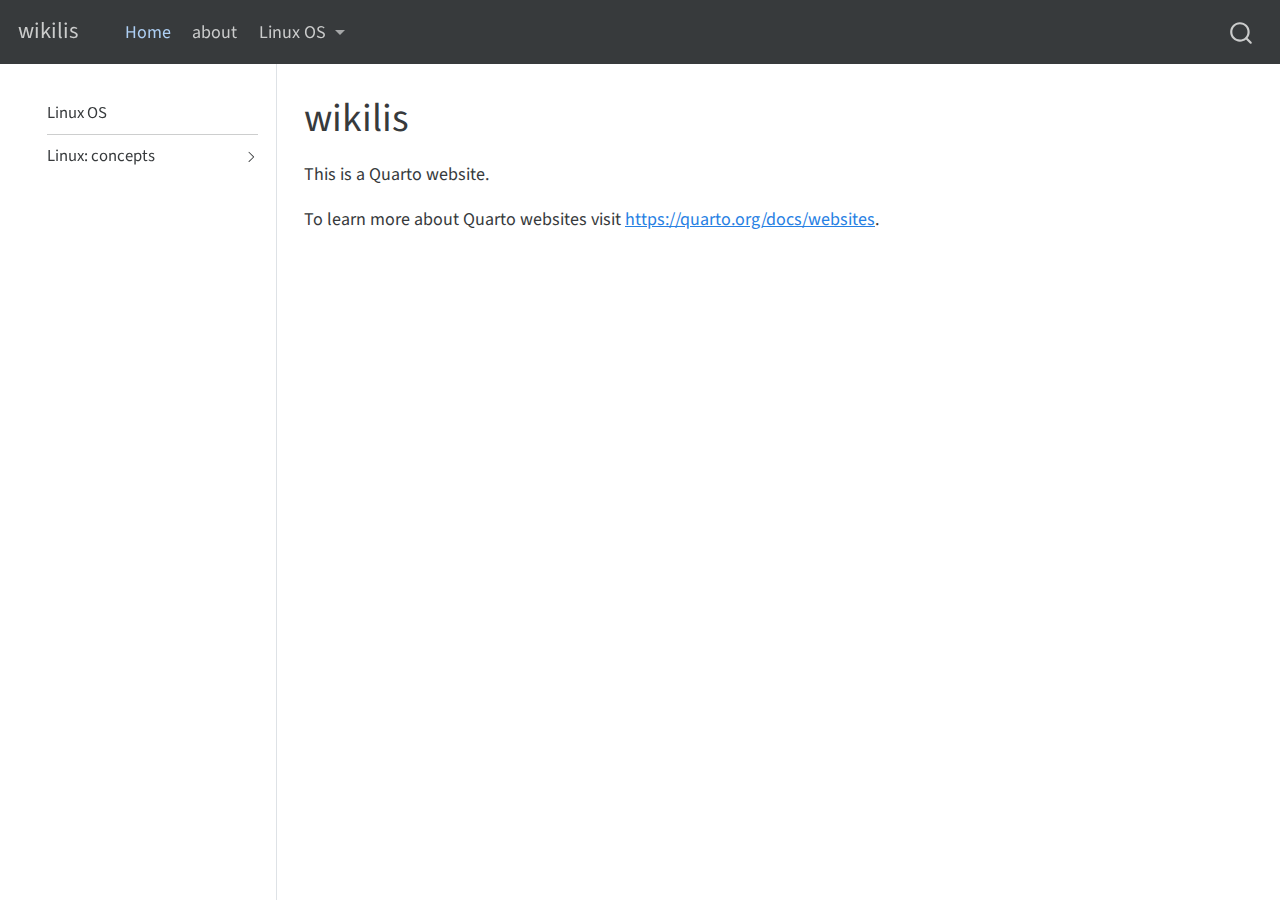
==== index.html @ a7d45234 "Built site for gh-pages" ====
<!DOCTYPE html>
<html xmlns="http://www.w3.org/1999/xhtml" lang="en" xml:lang="en"><head>

<meta charset="utf-8">
<meta name="generator" content="quarto-1.3.56">

<meta name="viewport" content="width=device-width, initial-scale=1.0, user-scalable=yes">


<title>wikilis</title>
<style>
code{white-space: pre-wrap;}
span.smallcaps{font-variant: small-caps;}
div.columns{display: flex; gap: min(4vw, 1.5em);}
div.column{flex: auto; overflow-x: auto;}
div.hanging-indent{margin-left: 1.5em; text-indent: -1.5em;}
ul.task-list{list-style: none;}
ul.task-list li input[type="checkbox"] {
  width: 0.8em;
  margin: 0 0.8em 0.2em -1.6em;
  vertical-align: middle;
}
</style>


<script src="site_libs/quarto-nav/quarto-nav.js"></script>
<script src="site_libs/quarto-nav/headroom.min.js"></script>
<script src="site_libs/clipboard/clipboard.min.js"></script>
<script src="site_libs/quarto-search/autocomplete.umd.js"></script>
<script src="site_libs/quarto-search/fuse.min.js"></script>
<script src="site_libs/quarto-search/quarto-search.js"></script>
<meta name="quarto:offset" content="./">
<script src="site_libs/quarto-html/quarto.js"></script>
<script src="site_libs/quarto-html/popper.min.js"></script>
<script src="site_libs/quarto-html/tippy.umd.min.js"></script>
<script src="site_libs/quarto-html/anchor.min.js"></script>
<link href="site_libs/quarto-html/tippy.css" rel="stylesheet">
<link href="site_libs/quarto-html/quarto-syntax-highlighting.css" rel="stylesheet" id="quarto-text-highlighting-styles">
<script src="site_libs/bootstrap/bootstrap.min.js"></script>
<link href="site_libs/bootstrap/bootstrap-icons.css" rel="stylesheet">
<link href="site_libs/bootstrap/bootstrap.min.css" rel="stylesheet" id="quarto-bootstrap" data-mode="light">
<script id="quarto-search-options" type="application/json">{
  "location": "navbar",
  "copy-button": false,
  "collapse-after": 3,
  "panel-placement": "end",
  "type": "overlay",
  "limit": 20,
  "language": {
    "search-no-results-text": "No results",
    "search-matching-documents-text": "matching documents",
    "search-copy-link-title": "Copy link to search",
    "search-hide-matches-text": "Hide additional matches",
    "search-more-match-text": "more match in this document",
    "search-more-matches-text": "more matches in this document",
    "search-clear-button-title": "Clear",
    "search-detached-cancel-button-title": "Cancel",
    "search-submit-button-title": "Submit"
  }
}</script>


<link rel="stylesheet" href="styles.css">
</head>

<body class="nav-sidebar floating nav-fixed">

<div id="quarto-search-results"></div>
  <header id="quarto-header" class="headroom fixed-top">
    <nav class="navbar navbar-expand-lg navbar-dark ">
      <div class="navbar-container container-fluid">
      <div class="navbar-brand-container">
    <a class="navbar-brand" href="./index.html">
    <span class="navbar-title">wikilis</span>
    </a>
  </div>
          <button class="navbar-toggler" type="button" data-bs-toggle="collapse" data-bs-target="#navbarCollapse" aria-controls="navbarCollapse" aria-expanded="false" aria-label="Toggle navigation" onclick="if (window.quartoToggleHeadroom) { window.quartoToggleHeadroom(); }">
  <span class="navbar-toggler-icon"></span>
</button>
          <div class="collapse navbar-collapse" id="navbarCollapse">
            <ul class="navbar-nav navbar-nav-scroll me-auto">
  <li class="nav-item">
    <a class="nav-link active" href="./index.html" rel="" target="" aria-current="page">
 <span class="menu-text">Home</span></a>
  </li>  
  <li class="nav-item">
    <a class="nav-link" href="./about.html" rel="" target="">
 <span class="menu-text">about</span></a>
  </li>  
  <li class="nav-item dropdown ">
    <a class="nav-link dropdown-toggle" href="#" id="nav-menu-linux-os" role="button" data-bs-toggle="dropdown" aria-expanded="false" rel="" target="">
 <span class="menu-text">Linux OS</span>
    </a>
    <ul class="dropdown-menu" aria-labelledby="nav-menu-linux-os">    
        <li class="dropdown-header">Linux: concepts</li>
        <li>
    <a class="dropdown-item" href="./java/java.html" rel="" target="">
 <span class="dropdown-text">wikilis</span></a>
  </li>  
    </ul>
  </li>
</ul>
              <div id="quarto-search" class="" title="Search"></div>
          </div> <!-- /navcollapse -->
      </div> <!-- /container-fluid -->
    </nav>
  <nav class="quarto-secondary-nav" data-bs-toggle="collapse" data-bs-target="#quarto-sidebar" aria-controls="quarto-sidebar" aria-expanded="false" aria-label="Toggle sidebar navigation" onclick="if (window.quartoToggleHeadroom) { window.quartoToggleHeadroom(); }">
    <div class="container-fluid d-flex justify-content-between">
      <h1 class="quarto-secondary-nav-title">wikilis</h1>
      <button type="button" class="quarto-btn-toggle btn" aria-label="Show secondary navigation">
        <i class="bi bi-chevron-right"></i>
      </button>
    </div>
  </nav>
</header>
<!-- content -->
<div id="quarto-content" class="quarto-container page-columns page-rows-contents page-layout-article page-navbar">
<!-- sidebar -->
  <nav id="quarto-sidebar" class="sidebar collapse sidebar-navigation floating overflow-auto">
    <div class="sidebar-menu-container"> 
    <ul class="list-unstyled mt-1">
        <li class="sidebar-item">
  Linux OS
  </li>
        <li class="px-0"><hr class="sidebar-divider hi "></li>
        <li class="sidebar-item sidebar-item-section">
      <div class="sidebar-item-container"> 
            <a class="sidebar-item-text sidebar-link text-start collapsed" data-bs-toggle="collapse" data-bs-target="#quarto-sidebar-section-1" aria-expanded="false">Linux: concepts</a>
          <a class="sidebar-item-toggle text-start collapsed" data-bs-toggle="collapse" data-bs-target="#quarto-sidebar-section-1" aria-expanded="false">
            <i class="bi bi-chevron-right ms-2"></i>
          </a> 
      </div>
      <ul id="quarto-sidebar-section-1" class="collapse list-unstyled sidebar-section depth1 ">  
          <li class="sidebar-item">
  <div class="sidebar-item-container"> 
  <a href="./java/java.html" class="sidebar-item-text sidebar-link">wikilis</a>
  </div>
</li>
      </ul>
  </li>
    </ul>
    </div>
</nav>
<!-- margin-sidebar -->
    <div id="quarto-margin-sidebar" class="sidebar margin-sidebar">
        
    </div>
<!-- main -->
<main class="content" id="quarto-document-content">

<header id="title-block-header" class="quarto-title-block default">
<div class="quarto-title">
<h1 class="title d-none d-lg-block">wikilis</h1>
</div>



<div class="quarto-title-meta">

    
  
    
  </div>
  

</header>

<p>This is a Quarto website.</p>
<p>To learn more about Quarto websites visit <a href="https://quarto.org/docs/websites" class="uri">https://quarto.org/docs/websites</a>.</p>



</main> <!-- /main -->
<script id="quarto-html-after-body" type="application/javascript">
window.document.addEventListener("DOMContentLoaded", function (event) {
  const toggleBodyColorMode = (bsSheetEl) => {
    const mode = bsSheetEl.getAttribute("data-mode");
    const bodyEl = window.document.querySelector("body");
    if (mode === "dark") {
      bodyEl.classList.add("quarto-dark");
      bodyEl.classList.remove("quarto-light");
    } else {
      bodyEl.classList.add("quarto-light");
      bodyEl.classList.remove("quarto-dark");
    }
  }
  const toggleBodyColorPrimary = () => {
    const bsSheetEl = window.document.querySelector("link#quarto-bootstrap");
    if (bsSheetEl) {
      toggleBodyColorMode(bsSheetEl);
    }
  }
  toggleBodyColorPrimary();  
  const icon = "";
  const anchorJS = new window.AnchorJS();
  anchorJS.options = {
    placement: 'right',
    icon: icon
  };
  anchorJS.add('.anchored');
  const clipboard = new window.ClipboardJS('.code-copy-button', {
    target: function(trigger) {
      return trigger.previousElementSibling;
    }
  });
  clipboard.on('success', function(e) {
    // button target
    const button = e.trigger;
    // don't keep focus
    button.blur();
    // flash "checked"
    button.classList.add('code-copy-button-checked');
    var currentTitle = button.getAttribute("title");
    button.setAttribute("title", "Copied!");
    let tooltip;
    if (window.bootstrap) {
      button.setAttribute("data-bs-toggle", "tooltip");
      button.setAttribute("data-bs-placement", "left");
      button.setAttribute("data-bs-title", "Copied!");
      tooltip = new bootstrap.Tooltip(button, 
        { trigger: "manual", 
          customClass: "code-copy-button-tooltip",
          offset: [0, -8]});
      tooltip.show();    
    }
    setTimeout(function() {
      if (tooltip) {
        tooltip.hide();
        button.removeAttribute("data-bs-title");
        button.removeAttribute("data-bs-toggle");
        button.removeAttribute("data-bs-placement");
      }
      button.setAttribute("title", currentTitle);
      button.classList.remove('code-copy-button-checked');
    }, 1000);
    // clear code selection
    e.clearSelection();
  });
  function tippyHover(el, contentFn) {
    const config = {
      allowHTML: true,
      content: contentFn,
      maxWidth: 500,
      delay: 100,
      arrow: false,
      appendTo: function(el) {
          return el.parentElement;
      },
      interactive: true,
      interactiveBorder: 10,
      theme: 'quarto',
      placement: 'bottom-start'
    };
    window.tippy(el, config); 
  }
  const noterefs = window.document.querySelectorAll('a[role="doc-noteref"]');
  for (var i=0; i<noterefs.length; i++) {
    const ref = noterefs[i];
    tippyHover(ref, function() {
      // use id or data attribute instead here
      let href = ref.getAttribute('data-footnote-href') || ref.getAttribute('href');
      try { href = new URL(href).hash; } catch {}
      const id = href.replace(/^#\/?/, "");
      const note = window.document.getElementById(id);
      return note.innerHTML;
    });
  }
  const findCites = (el) => {
    const parentEl = el.parentElement;
    if (parentEl) {
      const cites = parentEl.dataset.cites;
      if (cites) {
        return {
          el,
          cites: cites.split(' ')
        };
      } else {
        return findCites(el.parentElement)
      }
    } else {
      return undefined;
    }
  };
  var bibliorefs = window.document.querySelectorAll('a[role="doc-biblioref"]');
  for (var i=0; i<bibliorefs.length; i++) {
    const ref = bibliorefs[i];
    const citeInfo = findCites(ref);
    if (citeInfo) {
      tippyHover(citeInfo.el, function() {
        var popup = window.document.createElement('div');
        citeInfo.cites.forEach(function(cite) {
          var citeDiv = window.document.createElement('div');
          citeDiv.classList.add('hanging-indent');
          citeDiv.classList.add('csl-entry');
          var biblioDiv = window.document.getElementById('ref-' + cite);
          if (biblioDiv) {
            citeDiv.innerHTML = biblioDiv.innerHTML;
          }
          popup.appendChild(citeDiv);
        });
        return popup.innerHTML;
      });
    }
  }
});
</script>
</div> <!-- /content -->



</body></html>
---- site_libs/quarto-html/tippy.css ----
.tippy-box[data-animation=fade][data-state=hidden]{opacity:0}[data-tippy-root]{max-width:calc(100vw - 10px)}.tippy-box{position:relative;background-color:#333;color:#fff;border-radius:4px;font-size:14px;line-height:1.4;white-space:normal;outline:0;transition-property:transform,visibility,opacity}.tippy-box[data-placement^=top]>.tippy-arrow{bottom:0}.tippy-box[data-placement^=top]>.tippy-arrow:before{bottom:-7px;left:0;border-width:8px 8px 0;border-top-color:initial;transform-origin:center top}.tippy-box[data-placement^=bottom]>.tippy-arrow{top:0}.tippy-box[data-placement^=bottom]>.tippy-arrow:before{top:-7px;left:0;border-width:0 8px 8px;border-bottom-color:initial;transform-origin:center bottom}.tippy-box[data-placement^=left]>.tippy-arrow{right:0}.tippy-box[data-placement^=left]>.tippy-arrow:before{border-width:8px 0 8px 8px;border-left-color:initial;right:-7px;transform-origin:center left}.tippy-box[data-placement^=right]>.tippy-arrow{left:0}.tippy-box[data-placement^=right]>.tippy-arrow:before{left:-7px;border-width:8px 8px 8px 0;border-right-color:initial;transform-origin:center right}.tippy-box[data-inertia][data-state=visible]{transition-timing-function:cubic-bezier(.54,1.5,.38,1.11)}.tippy-arrow{width:16px;height:16px;color:#333}.tippy-arrow:before{content:"";position:absolute;border-color:transparent;border-style:solid}.tippy-content{position:relative;padding:5px 9px;z-index:1}
---- site_libs/quarto-html/quarto-syntax-highlighting.css ----
/* quarto syntax highlight colors */
:root {
  --quarto-hl-ot-color: #003B4F;
  --quarto-hl-at-color: #657422;
  --quarto-hl-ss-color: #20794D;
  --quarto-hl-an-color: #5E5E5E;
  --quarto-hl-fu-color: #4758AB;
  --quarto-hl-st-color: #20794D;
  --quarto-hl-cf-color: #003B4F;
  --quarto-hl-op-color: #5E5E5E;
  --quarto-hl-er-color: #AD0000;
  --quarto-hl-bn-color: #AD0000;
  --quarto-hl-al-color: #AD0000;
  --quarto-hl-va-color: #111111;
  --quarto-hl-bu-color: inherit;
  --quarto-hl-ex-color: inherit;
  --quarto-hl-pp-color: #AD0000;
  --quarto-hl-in-color: #5E5E5E;
  --quarto-hl-vs-color: #20794D;
  --quarto-hl-wa-color: #5E5E5E;
  --quarto-hl-do-color: #5E5E5E;
  --quarto-hl-im-color: #00769E;
  --quarto-hl-ch-color: #20794D;
  --quarto-hl-dt-color: #AD0000;
  --quarto-hl-fl-color: #AD0000;
  --quarto-hl-co-color: #5E5E5E;
  --quarto-hl-cv-color: #5E5E5E;
  --quarto-hl-cn-color: #8f5902;
  --quarto-hl-sc-color: #5E5E5E;
  --quarto-hl-dv-color: #AD0000;
  --quarto-hl-kw-color: #003B4F;
}

/* other quarto variables */
:root {
  --quarto-font-monospace: SFMono-Regular, Menlo, Monaco, Consolas, "Liberation Mono", "Courier New", monospace;
}

pre > code.sourceCode > span {
  color: #003B4F;
}

code span {
  color: #003B4F;
}

code.sourceCode > span {
  color: #003B4F;
}

div.sourceCode,
div.sourceCode pre.sourceCode {
  color: #003B4F;
}

code span.ot {
  color: #003B4F;
}

code span.at {
  color: #657422;
}

code span.ss {
  color: #20794D;
}

code span.an {
  color: #5E5E5E;
}

code span.fu {
  color: #4758AB;
}

code span.st {
  color: #20794D;
}

code span.cf {
  color: #003B4F;
}

code span.op {
  color: #5E5E5E;
}

code span.er {
  color: #AD0000;
}

code span.bn {
  color: #AD0000;
}

code span.al {
  color: #AD0000;
}

code span.va {
  color: #111111;
}

code span.pp {
  color: #AD0000;
}

code span.in {
  color: #5E5E5E;
}

code span.vs {
  color: #20794D;
}

code span.wa {
  color: #5E5E5E;
  font-style: italic;
}

code span.do {
  color: #5E5E5E;
  font-style: italic;
}

code span.im {
  color: #00769E;
}

code span.ch {
  color: #20794D;
}

code span.dt {
  color: #AD0000;
}

code span.fl {
  color: #AD0000;
}

code span.co {
  color: #5E5E5E;
}

code span.cv {
  color: #5E5E5E;
  font-style: italic;
}

code span.cn {
  color: #8f5902;
}

code span.sc {
  color: #5E5E5E;
}

code span.dv {
  color: #AD0000;
}

code span.kw {
  color: #003B4F;
}

.prevent-inlining {
  content: "</";
}

/*# sourceMappingURL=debc5d5d77c3f9108843748ff7464032.css.map */
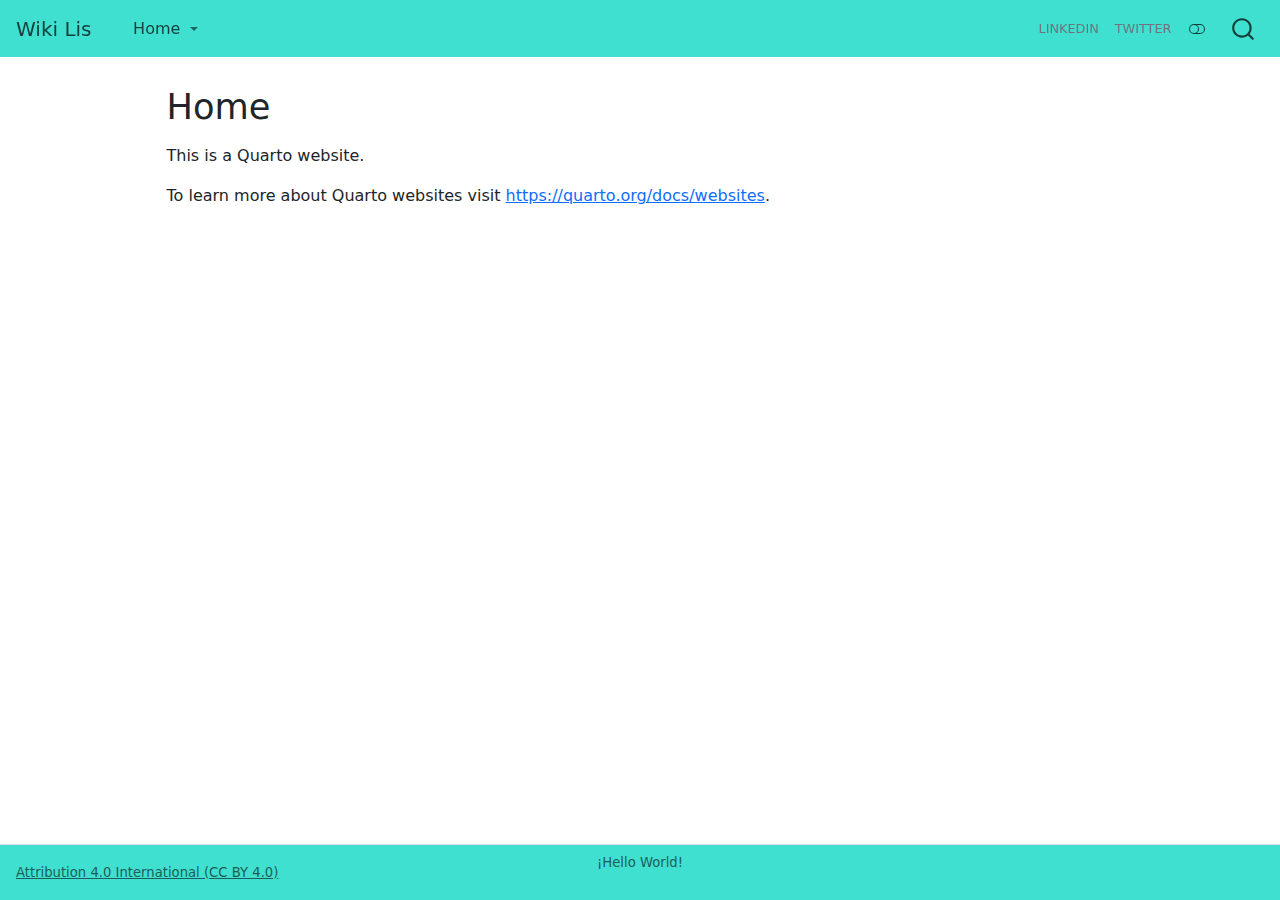
==== commit f363123a: "Built site for gh-pages" ====
--- a/index.html
+++ b/index.html
@@ -7,7 +7,7 @@
 <meta name="viewport" content="width=device-width, initial-scale=1.0, user-scalable=yes">
 
 
-<title>wikilis</title>
+<title>Wiki Lis - Home</title>
 <style>
 code{white-space: pre-wrap;}
 span.smallcaps{font-variant: small-caps;}
@@ -35,10 +35,12 @@
 <script src="site_libs/quarto-html/tippy.umd.min.js"></script>
 <script src="site_libs/quarto-html/anchor.min.js"></script>
 <link href="site_libs/quarto-html/tippy.css" rel="stylesheet">
-<link href="site_libs/quarto-html/quarto-syntax-highlighting.css" rel="stylesheet" id="quarto-text-highlighting-styles">
+<link href="site_libs/quarto-html/quarto-syntax-highlighting.css" rel="stylesheet" class="quarto-color-scheme" id="quarto-text-highlighting-styles">
+<link href="site_libs/quarto-html/quarto-syntax-highlighting-dark.css" rel="prefetch" class="quarto-color-scheme quarto-color-alternate" id="quarto-text-highlighting-styles">
 <script src="site_libs/bootstrap/bootstrap.min.js"></script>
 <link href="site_libs/bootstrap/bootstrap-icons.css" rel="stylesheet">
-<link href="site_libs/bootstrap/bootstrap.min.css" rel="stylesheet" id="quarto-bootstrap" data-mode="light">
+<link href="site_libs/bootstrap/bootstrap.min.css" rel="stylesheet" class="quarto-color-scheme" id="quarto-bootstrap" data-mode="light">
+<link href="site_libs/bootstrap/bootstrap-dark.min.css" rel="prefetch" class="quarto-color-scheme quarto-color-alternate" id="quarto-bootstrap" data-mode="dark">
 <script id="quarto-search-options" type="application/json">{
   "location": "navbar",
   "copy-button": false,
@@ -63,7 +65,7 @@
 <link rel="stylesheet" href="styles.css">
 </head>
 
-<body class="nav-sidebar floating nav-fixed">
+<body class="nav-fixed">
 
 <div id="quarto-search-results"></div>
   <header id="quarto-header" class="headroom fixed-top">
@@ -71,7 +73,7 @@
       <div class="navbar-container container-fluid">
       <div class="navbar-brand-container">
     <a class="navbar-brand" href="./index.html">
-    <span class="navbar-title">wikilis</span>
+    <span class="navbar-title">Wiki Lis</span>
     </a>
   </div>
           <button class="navbar-toggler" type="button" data-bs-toggle="collapse" data-bs-target="#navbarCollapse" aria-controls="navbarCollapse" aria-expanded="false" aria-label="Toggle navigation" onclick="if (window.quartoToggleHeadroom) { window.quartoToggleHeadroom(); }">
@@ -79,68 +81,55 @@
 </button>
           <div class="collapse navbar-collapse" id="navbarCollapse">
             <ul class="navbar-nav navbar-nav-scroll me-auto">
-  <li class="nav-item">
-    <a class="nav-link active" href="./index.html" rel="" target="" aria-current="page">
- <span class="menu-text">Home</span></a>
-  </li>  
-  <li class="nav-item">
-    <a class="nav-link" href="./about.html" rel="" target="">
- <span class="menu-text">about</span></a>
-  </li>  
   <li class="nav-item dropdown ">
-    <a class="nav-link dropdown-toggle" href="#" id="nav-menu-linux-os" role="button" data-bs-toggle="dropdown" aria-expanded="false" rel="" target="">
- <span class="menu-text">Linux OS</span>
+    <a class="nav-link dropdown-toggle" href="#" id="nav-menu-home" role="button" data-bs-toggle="dropdown" aria-expanded="false" rel="" target="">
+ <span class="menu-text">Home</span>
     </a>
-    <ul class="dropdown-menu" aria-labelledby="nav-menu-linux-os">    
-        <li class="dropdown-header">Linux: concepts</li>
+    <ul class="dropdown-menu" aria-labelledby="nav-menu-home">    
+        <li>
+    <a class="dropdown-item" href="./about.html" rel="" target="">
+ <span class="dropdown-text">About</span></a>
+  </li>  
         <li>
     <a class="dropdown-item" href="./java/java.html" rel="" target="">
- <span class="dropdown-text">wikilis</span></a>
+ <span class="dropdown-text">Java</span></a>
+  </li>  
+        <li>
+    <a class="dropdown-item" href="./react/react.html" rel="" target="">
+ <span class="dropdown-text">React</span></a>
+  </li>  
+        <li>
+    <a class="dropdown-item" href="./scrum/scrum.html" rel="" target="">
+ <span class="dropdown-text">Scrum</span></a>
+  </li>  
+        <li>
+    <a class="dropdown-item" href="./quarto/quarto.html" rel="" target="">
+ <span class="dropdown-text">Quarto</span></a>
+  </li>  
+        <li>
+    <a class="dropdown-item" href="./vocabulary/vocabulary.html" rel="" target="">
+ <span class="dropdown-text">Vocabulary</span></a>
   </li>  
     </ul>
   </li>
 </ul>
+            <ul class="navbar-nav navbar-nav-scroll ms-auto">
+  <li class="dropdown-header">
+ <span class="menu-text">LinkedIn</span></li>
+  <li class="dropdown-header">
+ <span class="menu-text">Twitter</span></li>
+</ul>
+              <div class="quarto-toggle-container">
+                  <a href="" class="quarto-color-scheme-toggle nav-link" onclick="window.quartoToggleColorScheme(); return false;" title="Toggle dark mode"><i class="bi"></i></a>
+              </div>
               <div id="quarto-search" class="" title="Search"></div>
           </div> <!-- /navcollapse -->
       </div> <!-- /container-fluid -->
     </nav>
-  <nav class="quarto-secondary-nav" data-bs-toggle="collapse" data-bs-target="#quarto-sidebar" aria-controls="quarto-sidebar" aria-expanded="false" aria-label="Toggle sidebar navigation" onclick="if (window.quartoToggleHeadroom) { window.quartoToggleHeadroom(); }">
-    <div class="container-fluid d-flex justify-content-between">
-      <h1 class="quarto-secondary-nav-title">wikilis</h1>
-      <button type="button" class="quarto-btn-toggle btn" aria-label="Show secondary navigation">
-        <i class="bi bi-chevron-right"></i>
-      </button>
-    </div>
-  </nav>
 </header>
 <!-- content -->
 <div id="quarto-content" class="quarto-container page-columns page-rows-contents page-layout-article page-navbar">
 <!-- sidebar -->
-  <nav id="quarto-sidebar" class="sidebar collapse sidebar-navigation floating overflow-auto">
-    <div class="sidebar-menu-container"> 
-    <ul class="list-unstyled mt-1">
-        <li class="sidebar-item">
-  Linux OS
-  </li>
-        <li class="px-0"><hr class="sidebar-divider hi "></li>
-        <li class="sidebar-item sidebar-item-section">
-      <div class="sidebar-item-container"> 
-            <a class="sidebar-item-text sidebar-link text-start collapsed" data-bs-toggle="collapse" data-bs-target="#quarto-sidebar-section-1" aria-expanded="false">Linux: concepts</a>
-          <a class="sidebar-item-toggle text-start collapsed" data-bs-toggle="collapse" data-bs-target="#quarto-sidebar-section-1" aria-expanded="false">
-            <i class="bi bi-chevron-right ms-2"></i>
-          </a> 
-      </div>
-      <ul id="quarto-sidebar-section-1" class="collapse list-unstyled sidebar-section depth1 ">  
-          <li class="sidebar-item">
-  <div class="sidebar-item-container"> 
-  <a href="./java/java.html" class="sidebar-item-text sidebar-link">wikilis</a>
-  </div>
-</li>
-      </ul>
-  </li>
-    </ul>
-    </div>
-</nav>
 <!-- margin-sidebar -->
     <div id="quarto-margin-sidebar" class="sidebar margin-sidebar">
         
@@ -150,7 +139,7 @@
 
 <header id="title-block-header" class="quarto-title-block default">
 <div class="quarto-title">
-<h1 class="title d-none d-lg-block">wikilis</h1>
+<h1 class="title">Home</h1>
 </div>
 
 
@@ -191,6 +180,121 @@
     }
   }
   toggleBodyColorPrimary();  
+  const disableStylesheet = (stylesheets) => {
+    for (let i=0; i < stylesheets.length; i++) {
+      const stylesheet = stylesheets[i];
+      stylesheet.rel = 'prefetch';
+    }
+  }
+  const enableStylesheet = (stylesheets) => {
+    for (let i=0; i < stylesheets.length; i++) {
+      const stylesheet = stylesheets[i];
+      stylesheet.rel = 'stylesheet';
+    }
+  }
+  const manageTransitions = (selector, allowTransitions) => {
+    const els = window.document.querySelectorAll(selector);
+    for (let i=0; i < els.length; i++) {
+      const el = els[i];
+      if (allowTransitions) {
+        el.classList.remove('notransition');
+      } else {
+        el.classList.add('notransition');
+      }
+    }
+  }
+  const toggleColorMode = (alternate) => {
+    // Switch the stylesheets
+    const alternateStylesheets = window.document.querySelectorAll('link.quarto-color-scheme.quarto-color-alternate');
+    manageTransitions('#quarto-margin-sidebar .nav-link', false);
+    if (alternate) {
+      enableStylesheet(alternateStylesheets);
+      for (const sheetNode of alternateStylesheets) {
+        if (sheetNode.id === "quarto-bootstrap") {
+          toggleBodyColorMode(sheetNode);
+        }
+      }
+    } else {
+      disableStylesheet(alternateStylesheets);
+      toggleBodyColorPrimary();
+    }
+    manageTransitions('#quarto-margin-sidebar .nav-link', true);
+    // Switch the toggles
+    const toggles = window.document.querySelectorAll('.quarto-color-scheme-toggle');
+    for (let i=0; i < toggles.length; i++) {
+      const toggle = toggles[i];
+      if (toggle) {
+        if (alternate) {
+          toggle.classList.add("alternate");     
+        } else {
+          toggle.classList.remove("alternate");
+        }
+      }
+    }
+    // Hack to workaround the fact that safari doesn't
+    // properly recolor the scrollbar when toggling (#1455)
+    if (navigator.userAgent.indexOf('Safari') > 0 && navigator.userAgent.indexOf('Chrome') == -1) {
+      manageTransitions("body", false);
+      window.scrollTo(0, 1);
+      setTimeout(() => {
+        window.scrollTo(0, 0);
+        manageTransitions("body", true);
+      }, 40);  
+    }
+  }
+  const isFileUrl = () => { 
+    return window.location.protocol === 'file:';
+  }
+  const hasAlternateSentinel = () => {  
+    let styleSentinel = getColorSchemeSentinel();
+    if (styleSentinel !== null) {
+      return styleSentinel === "alternate";
+    } else {
+      return false;
+    }
+  }
+  const setStyleSentinel = (alternate) => {
+    const value = alternate ? "alternate" : "default";
+    if (!isFileUrl()) {
+      window.localStorage.setItem("quarto-color-scheme", value);
+    } else {
+      localAlternateSentinel = value;
+    }
+  }
+  const getColorSchemeSentinel = () => {
+    if (!isFileUrl()) {
+      const storageValue = window.localStorage.getItem("quarto-color-scheme");
+      return storageValue != null ? storageValue : localAlternateSentinel;
+    } else {
+      return localAlternateSentinel;
+    }
+  }
+  let localAlternateSentinel = 'default';
+  // Dark / light mode switch
+  window.quartoToggleColorScheme = () => {
+    // Read the current dark / light value 
+    let toAlternate = !hasAlternateSentinel();
+    toggleColorMode(toAlternate);
+    setStyleSentinel(toAlternate);
+  };
+  // Ensure there is a toggle, if there isn't float one in the top right
+  if (window.document.querySelector('.quarto-color-scheme-toggle') === null) {
+    const a = window.document.createElement('a');
+    a.classList.add('top-right');
+    a.classList.add('quarto-color-scheme-toggle');
+    a.href = "";
+    a.onclick = function() { try { window.quartoToggleColorScheme(); } catch {} return false; };
+    const i = window.document.createElement("i");
+    i.classList.add('bi');
+    a.appendChild(i);
+    window.document.body.appendChild(a);
+  }
+  // Switch to dark mode if need be
+  if (hasAlternateSentinel()) {
+    toggleColorMode(true);
+  } else {
+    toggleColorMode(false);
+  }
   const icon = "";
   const anchorJS = new window.AnchorJS();
   anchorJS.options = {
@@ -305,6 +409,12 @@
 });
 </script>
 </div> <!-- /content -->
+<footer class="footer">
+  <div class="nav-footer">
+    <div class="nav-footer-left"><a href="https://creativecommons.org/licenses/by/4.0/">Attribution 4.0 International (CC BY 4.0)</a></div>   
+      <div class="nav-footer-center">¡Hello World!</div>
+  </div>
+</footer>
 
 
 
--- a/site_libs/quarto-html/quarto-syntax-highlighting-dark.css
+++ b/site_libs/quarto-html/quarto-syntax-highlighting-dark.css
@@ -0,0 +1,187 @@
+/* quarto syntax highlight colors */
+:root {
+  --quarto-hl-al-color: #f07178;
+  --quarto-hl-an-color: #d4d0ab;
+  --quarto-hl-at-color: #00e0e0;
+  --quarto-hl-bn-color: #d4d0ab;
+  --quarto-hl-bu-color: #abe338;
+  --quarto-hl-ch-color: #abe338;
+  --quarto-hl-co-color: #f8f8f2;
+  --quarto-hl-cv-color: #ffd700;
+  --quarto-hl-cn-color: #ffd700;
+  --quarto-hl-cf-color: #ffa07a;
+  --quarto-hl-dt-color: #ffa07a;
+  --quarto-hl-dv-color: #d4d0ab;
+  --quarto-hl-do-color: #f8f8f2;
+  --quarto-hl-er-color: #f07178;
+  --quarto-hl-ex-color: #00e0e0;
+  --quarto-hl-fl-color: #d4d0ab;
+  --quarto-hl-fu-color: #ffa07a;
+  --quarto-hl-im-color: #abe338;
+  --quarto-hl-in-color: #d4d0ab;
+  --quarto-hl-kw-color: #ffa07a;
+  --quarto-hl-op-color: #ffa07a;
+  --quarto-hl-ot-color: #00e0e0;
+  --quarto-hl-pp-color: #dcc6e0;
+  --quarto-hl-re-color: #00e0e0;
+  --quarto-hl-sc-color: #abe338;
+  --quarto-hl-ss-color: #abe338;
+  --quarto-hl-st-color: #abe338;
+  --quarto-hl-va-color: #00e0e0;
+  --quarto-hl-vs-color: #abe338;
+  --quarto-hl-wa-color: #dcc6e0;
+}
+
+/* other quarto variables */
+:root {
+  --quarto-font-monospace: SFMono-Regular, Menlo, Monaco, Consolas, "Liberation Mono", "Courier New", monospace;
+}
+
+code span.al {
+  font-weight: bold;
+  color: #f07178;
+}
+
+code span.an {
+  color: #d4d0ab;
+}
+
+code span.at {
+  color: #00e0e0;
+}
+
+code span.bn {
+  color: #d4d0ab;
+}
+
+code span.bu {
+  color: #abe338;
+}
+
+code span.ch {
+  color: #abe338;
+}
+
+code span.co {
+  font-style: italic;
+  color: #f8f8f2;
+}
+
+code span.cv {
+  color: #ffd700;
+}
+
+code span.cn {
+  color: #ffd700;
+}
+
+code span.cf {
+  font-weight: bold;
+  color: #ffa07a;
+}
+
+code span.dt {
+  color: #ffa07a;
+}
+
+code span.dv {
+  color: #d4d0ab;
+}
+
+code span.do {
+  color: #f8f8f2;
+}
+
+code span.er {
+  color: #f07178;
+  text-decoration: underline;
+}
+
+code span.ex {
+  font-weight: bold;
+  color: #00e0e0;
+}
+
+code span.fl {
+  color: #d4d0ab;
+}
+
+code span.fu {
+  color: #ffa07a;
+}
+
+code span.im {
+  color: #abe338;
+}
+
+code span.in {
+  color: #d4d0ab;
+}
+
+code span.kw {
+  font-weight: bold;
+  color: #ffa07a;
+}
+
+pre > code.sourceCode > span {
+  color: #f8f8f2;
+}
+
+code span {
+  color: #f8f8f2;
+}
+
+code.sourceCode > span {
+  color: #f8f8f2;
+}
+
+div.sourceCode,
+div.sourceCode pre.sourceCode {
+  color: #f8f8f2;
+}
+
+code span.op {
+  color: #ffa07a;
+}
+
+code span.ot {
+  color: #00e0e0;
+}
+
+code span.pp {
+  color: #dcc6e0;
+}
+
+code span.re {
+  color: #00e0e0;
+}
+
+code span.sc {
+  color: #abe338;
+}
+
+code span.ss {
+  color: #abe338;
+}
+
+code span.st {
+  color: #abe338;
+}
+
+code span.va {
+  color: #00e0e0;
+}
+
+code span.vs {
+  color: #abe338;
+}
+
+code span.wa {
+  color: #dcc6e0;
+}
+
+.prevent-inlining {
+  content: "</";
+}
+
+/*# sourceMappingURL=935a306eefa94366c21e1a970dddb765.css.map */
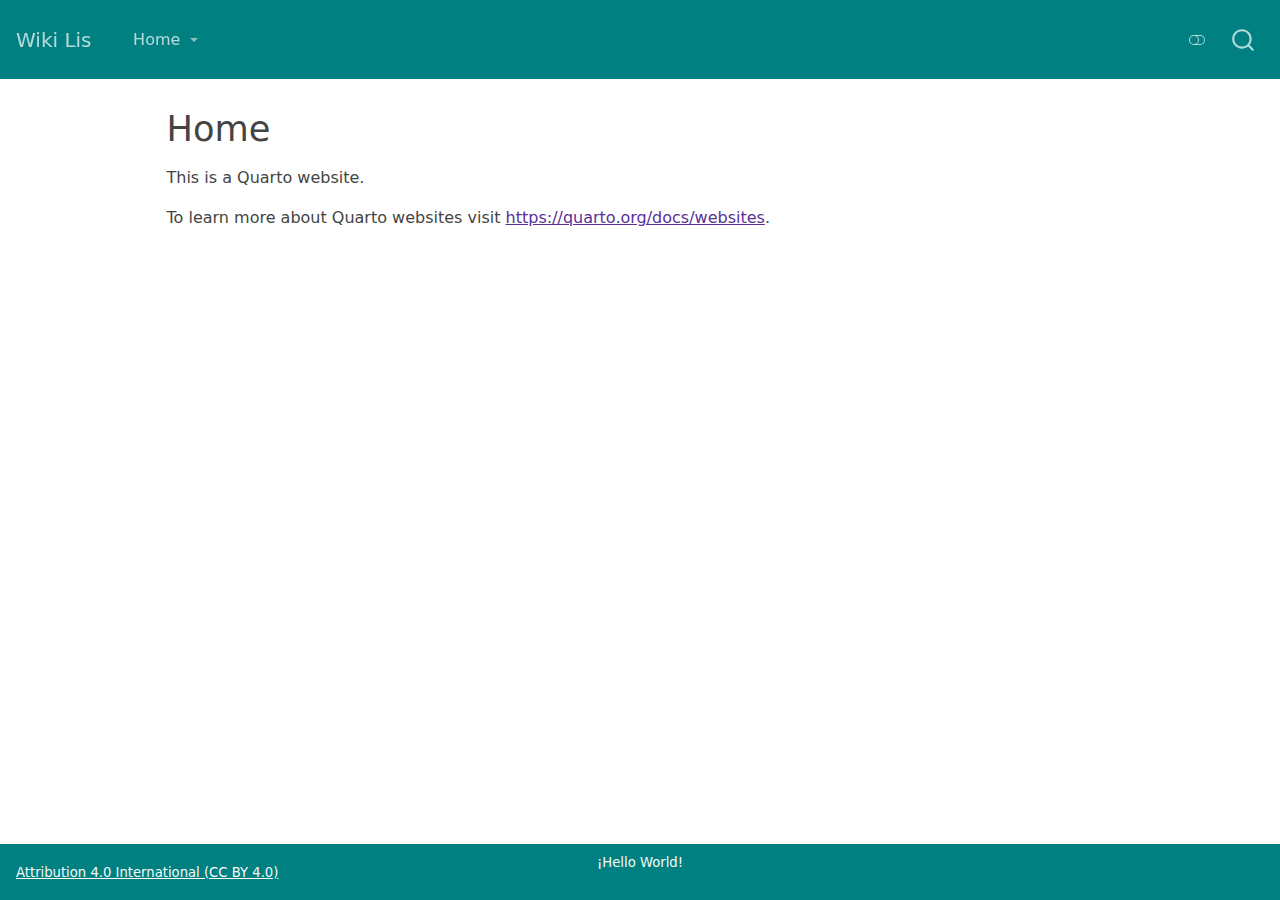
==== commit 18a2c3b5: "Built site for gh-pages" ====
--- a/index.html
+++ b/index.html
@@ -40,7 +40,7 @@
 <script src="site_libs/bootstrap/bootstrap.min.js"></script>
 <link href="site_libs/bootstrap/bootstrap-icons.css" rel="stylesheet">
 <link href="site_libs/bootstrap/bootstrap.min.css" rel="stylesheet" class="quarto-color-scheme" id="quarto-bootstrap" data-mode="light">
-<link href="site_libs/bootstrap/bootstrap-dark.min.css" rel="prefetch" class="quarto-color-scheme quarto-color-alternate" id="quarto-bootstrap" data-mode="dark">
+<link href="site_libs/bootstrap/bootstrap-dark.min.css" rel="prefetch" class="quarto-color-scheme quarto-color-alternate" id="quarto-bootstrap" data-mode="light">
 <script id="quarto-search-options" type="application/json">{
   "location": "navbar",
   "copy-button": false,
@@ -87,7 +87,7 @@
     </a>
     <ul class="dropdown-menu" aria-labelledby="nav-menu-home">    
         <li>
-    <a class="dropdown-item" href="./about.html" rel="" target="">
+    <a class="dropdown-item" href="./about/about.html" rel="" target="">
  <span class="dropdown-text">About</span></a>
   </li>  
         <li>
@@ -112,12 +112,6 @@
   </li>  
     </ul>
   </li>
-</ul>
-            <ul class="navbar-nav navbar-nav-scroll ms-auto">
-  <li class="dropdown-header">
- <span class="menu-text">LinkedIn</span></li>
-  <li class="dropdown-header">
- <span class="menu-text">Twitter</span></li>
 </ul>
               <div class="quarto-toggle-container">
                   <a href="" class="quarto-color-scheme-toggle nav-link" onclick="window.quartoToggleColorScheme(); return false;" title="Toggle dark mode"><i class="bi"></i></a>
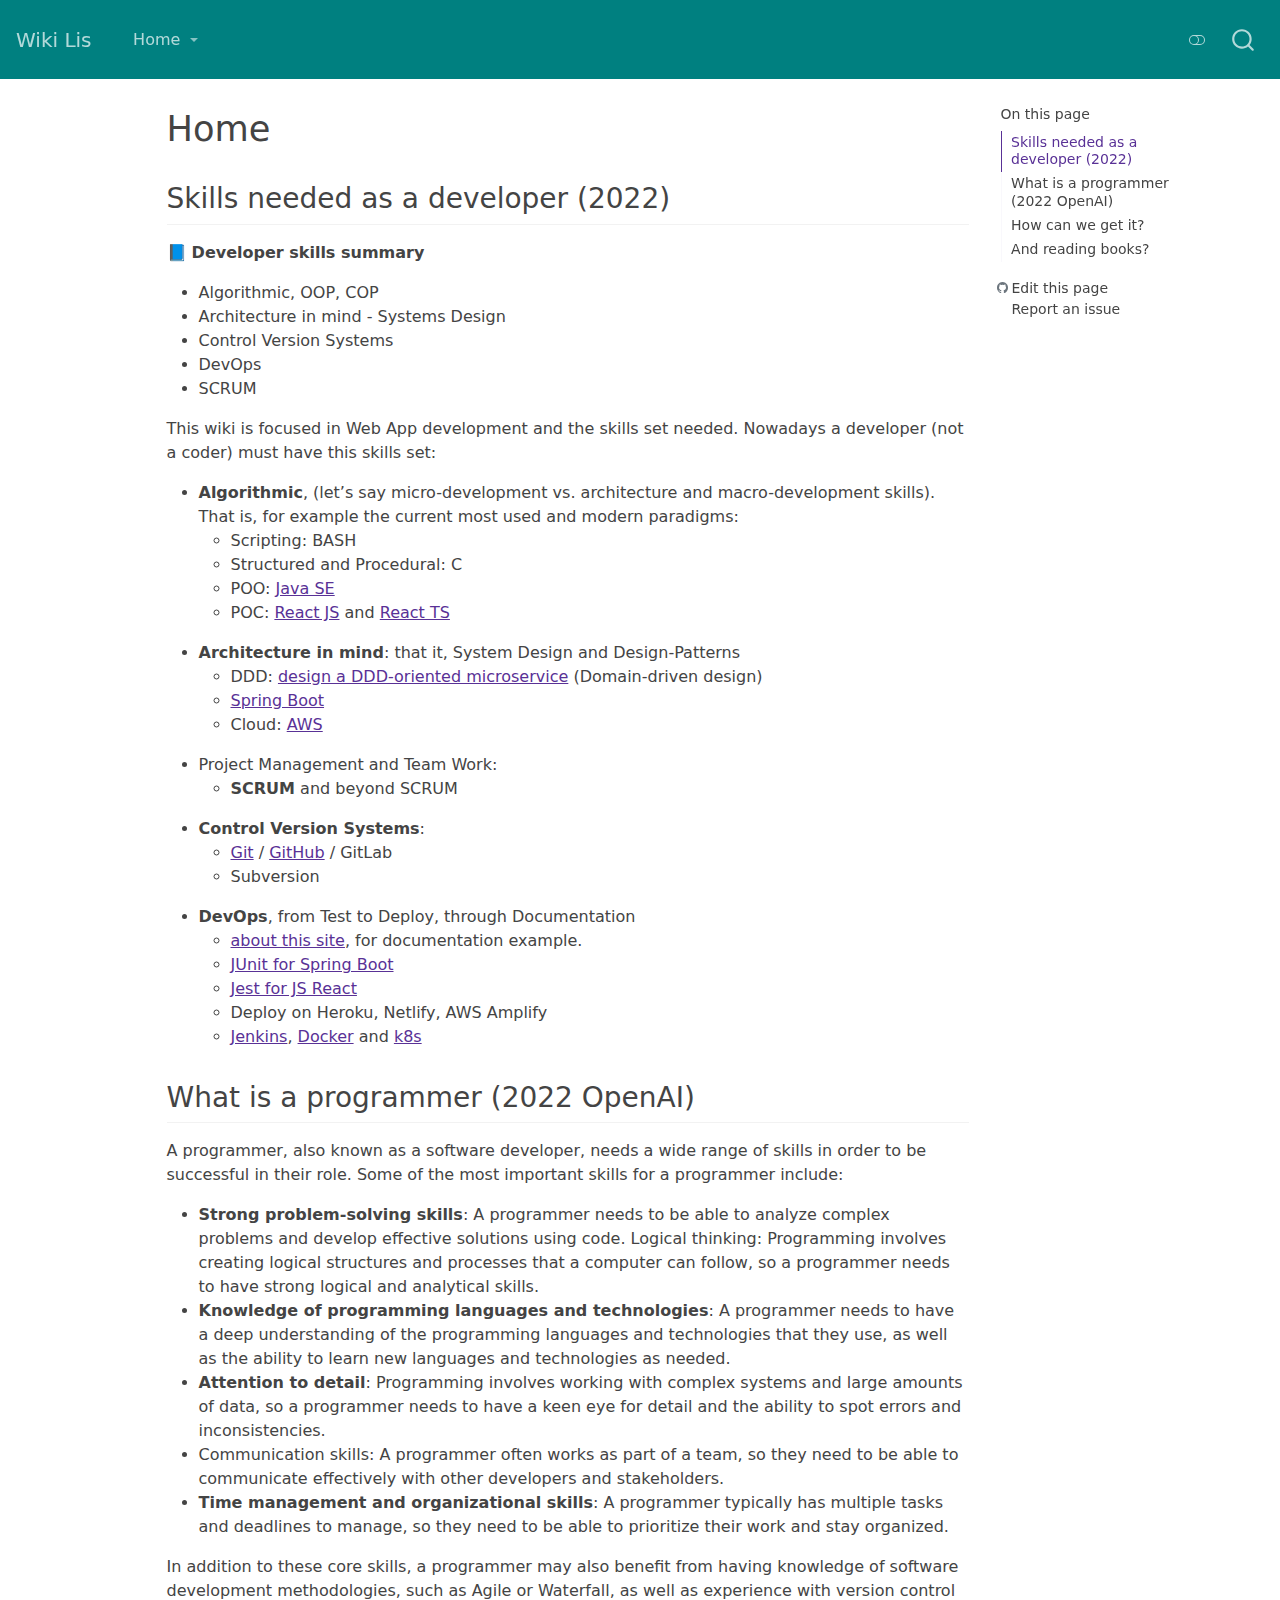
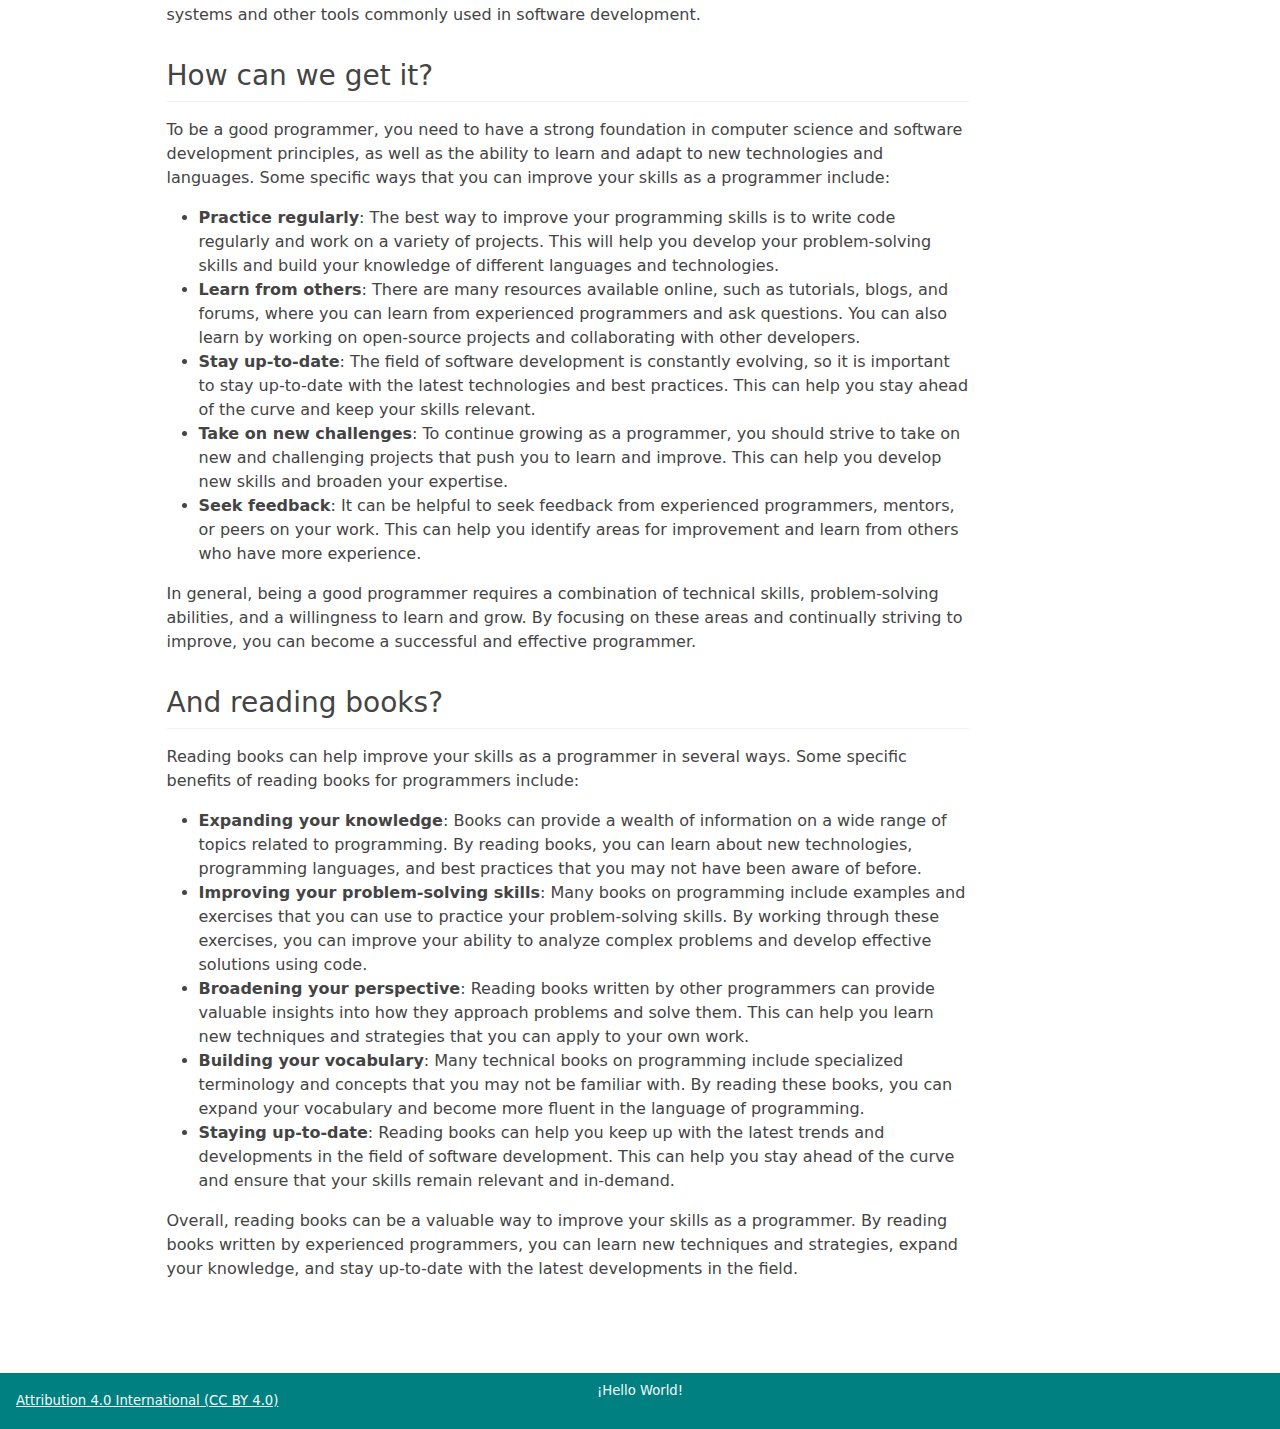
==== commit e9f23033: "Built site for gh-pages" ====
--- a/index.html
+++ b/index.html
@@ -126,7 +126,16 @@
 <!-- sidebar -->
 <!-- margin-sidebar -->
     <div id="quarto-margin-sidebar" class="sidebar margin-sidebar">
-        
+        <nav id="TOC" role="doc-toc" class="toc-active">
+    <h2 id="toc-title">On this page</h2>
+   
+  <ul>
+  <li><a href="#skills-needed-as-a-developer-2022" id="toc-skills-needed-as-a-developer-2022" class="nav-link active" data-scroll-target="#skills-needed-as-a-developer-2022">Skills needed as a developer (2022)</a></li>
+  <li><a href="#what-is-a-programmer-2022-openai" id="toc-what-is-a-programmer-2022-openai" class="nav-link" data-scroll-target="#what-is-a-programmer-2022-openai">What is a programmer (2022 OpenAI)</a></li>
+  <li><a href="#how-can-we-get-it" id="toc-how-can-we-get-it" class="nav-link" data-scroll-target="#how-can-we-get-it">How can we get it?</a></li>
+  <li><a href="#and-reading-books" id="toc-and-reading-books" class="nav-link" data-scroll-target="#and-reading-books">And reading books?</a></li>
+  </ul>
+<div class="toc-actions"><div><i class="bi bi-github"></i></div><div class="action-links"><p><a href="https://github.com/Lisdev90/edit/main/index.qmd" class="toc-action">Edit this page</a></p><p><a href="https://github.com/Lisdev90/issues/new" class="toc-action">Report an issue</a></p></div></div></nav>
     </div>
 <!-- main -->
 <main class="content" id="quarto-document-content">
@@ -148,10 +157,90 @@
 
 </header>
 
-<p>This is a Quarto website.</p>
-<p>To learn more about Quarto websites visit <a href="https://quarto.org/docs/websites" class="uri">https://quarto.org/docs/websites</a>.</p>
-
-
+<section id="skills-needed-as-a-developer-2022" class="level2">
+<h2 class="anchored" data-anchor-id="skills-needed-as-a-developer-2022">Skills needed as a developer (2022)</h2>
+<div class="summary">
+<p>📘 <strong>Developer skills summary</strong></p>
+<ul>
+<li>Algorithmic, OOP, COP</li>
+<li>Architecture in mind - Systems Design</li>
+<li>Control Version Systems</li>
+<li>DevOps</li>
+<li>SCRUM</li>
+</ul>
+</div>
+<p>This wiki is focused in Web App development and the skills set needed. Nowadays a developer (not a coder) must have this skills set:</p>
+<ul>
+<li><strong>Algorithmic</strong>, (let’s say micro-development vs.&nbsp;architecture and macro-development skills). That is, for example the current most used and modern paradigms:
+<ul>
+<li>Scripting: BASH</li>
+<li>Structured and Procedural: C</li>
+<li>POO: <a href="https://java-programming.mooc.fi/">Java SE</a></li>
+<li>POC: <a href="https://reactjs.org/">React JS</a> and <a href="https://www.typescriptlang.org/docs/handbook/react.html">React TS</a></li>
+</ul></li>
+<li><strong>Architecture in mind</strong>: that it, System Design and Design-Patterns
+<ul>
+<li>DDD: <a href="https://dotnet.microsoft.com/download/e-book/microservices-architecture/pdf">design a DDD-oriented microservice</a> (Domain-driven design)</li>
+<li><a href="https://spring.io/">Spring Boot</a></li>
+<li>Cloud: <a href="https://aws.amazon.com/">AWS</a></li>
+</ul></li>
+<li>Project Management and Team Work:
+<ul>
+<li><strong>SCRUM</strong> and beyond SCRUM</li>
+</ul></li>
+<li><strong>Control Version Systems</strong>:
+<ul>
+<li><a href="https://git-scm.com/">Git</a> / <a href="https://github.com/">GitHub</a> / GitLab</li>
+<li>Subversion</li>
+</ul></li>
+<li><strong>DevOps</strong>, from Test to Deploy, through Documentation
+<ul>
+<li><a href="about/aboutthissite.qmd">about this site</a>, for documentation example.</li>
+<li><a href="https://junit.org/junit5/">JUnit for Spring Boot</a></li>
+<li><a href="https://jestjs.io/">Jest for JS React</a></li>
+<li>Deploy on Heroku, Netlify, AWS Amplify</li>
+<li><a href="https://www.jenkins.io/">Jenkins</a>, <a href="https://www.docker.com/">Docker</a> and <a href="https://kubernetes.io/">k8s</a></li>
+</ul></li>
+</ul>
+</section>
+<section id="what-is-a-programmer-2022-openai" class="level2">
+<h2 class="anchored" data-anchor-id="what-is-a-programmer-2022-openai">What is a programmer (2022 OpenAI)</h2>
+<p>A programmer, also known as a software developer, needs a wide range of skills in order to be successful in their role. Some of the most important skills for a programmer include:</p>
+<ul>
+<li><strong>Strong problem-solving skills</strong>: A programmer needs to be able to analyze complex problems and develop effective solutions using code. Logical thinking: Programming involves creating logical structures and processes that a computer can follow, so a programmer needs to have strong logical and analytical skills.</li>
+<li><strong>Knowledge of programming languages and technologies</strong>: A programmer needs to have a deep understanding of the programming languages and technologies that they use, as well as the ability to learn new languages and technologies as needed.</li>
+<li><strong>Attention to detail</strong>: Programming involves working with complex systems and large amounts of data, so a programmer needs to have a keen eye for detail and the ability to spot errors and inconsistencies.</li>
+<li>Communication skills: A programmer often works as part of a team, so they need to be able to communicate effectively with other developers and stakeholders.</li>
+<li><strong>Time management and organizational skills</strong>: A programmer typically has multiple tasks and deadlines to manage, so they need to be able to prioritize their work and stay organized.</li>
+</ul>
+<p>In addition to these core skills, a programmer may also benefit from having knowledge of software development methodologies, such as Agile or Waterfall, as well as experience with version control systems and other tools commonly used in software development.</p>
+</section>
+<section id="how-can-we-get-it" class="level2">
+<h2 class="anchored" data-anchor-id="how-can-we-get-it">How can we get it?</h2>
+<p>To be a good programmer, you need to have a strong foundation in computer science and software development principles, as well as the ability to learn and adapt to new technologies and languages. Some specific ways that you can improve your skills as a programmer include:</p>
+<ul>
+<li><strong>Practice regularly</strong>: The best way to improve your programming skills is to write code regularly and work on a variety of projects. This will help you develop your problem-solving skills and build your knowledge of different languages and technologies.</li>
+<li><strong>Learn from others</strong>: There are many resources available online, such as tutorials, blogs, and forums, where you can learn from experienced programmers and ask questions. You can also learn by working on open-source projects and collaborating with other developers.</li>
+<li><strong>Stay up-to-date</strong>: The field of software development is constantly evolving, so it is important to stay up-to-date with the latest technologies and best practices. This can help you stay ahead of the curve and keep your skills relevant.</li>
+<li><strong>Take on new challenges</strong>: To continue growing as a programmer, you should strive to take on new and challenging projects that push you to learn and improve. This can help you develop new skills and broaden your expertise.</li>
+<li><strong>Seek feedback</strong>: It can be helpful to seek feedback from experienced programmers, mentors, or peers on your work. This can help you identify areas for improvement and learn from others who have more experience.</li>
+</ul>
+<p>In general, being a good programmer requires a combination of technical skills, problem-solving abilities, and a willingness to learn and grow. By focusing on these areas and continually striving to improve, you can become a successful and effective programmer.</p>
+</section>
+<section id="and-reading-books" class="level2">
+<h2 class="anchored" data-anchor-id="and-reading-books">And reading books?</h2>
+<p>Reading books can help improve your skills as a programmer in several ways. Some specific benefits of reading books for programmers include:</p>
+<ul>
+<li><strong>Expanding your knowledge</strong>: Books can provide a wealth of information on a wide range of topics related to programming. By reading books, you can learn about new technologies, programming languages, and best practices that you may not have been aware of before.</li>
+<li><strong>Improving your problem-solving skills</strong>: Many books on programming include examples and exercises that you can use to practice your problem-solving skills. By working through these exercises, you can improve your ability to analyze complex problems and develop effective solutions using code.</li>
+<li><strong>Broadening your perspective</strong>: Reading books written by other programmers can provide valuable insights into how they approach problems and solve them. This can help you learn new techniques and strategies that you can apply to your own work.</li>
+<li><strong>Building your vocabulary</strong>: Many technical books on programming include specialized terminology and concepts that you may not be familiar with. By reading these books, you can expand your vocabulary and become more fluent in the language of programming.</li>
+<li><strong>Staying up-to-date</strong>: Reading books can help you keep up with the latest trends and developments in the field of software development. This can help you stay ahead of the curve and ensure that your skills remain relevant and in-demand.</li>
+</ul>
+<p>Overall, reading books can be a valuable way to improve your skills as a programmer. By reading books written by experienced programmers, you can learn new techniques and strategies, expand your knowledge, and stay up-to-date with the latest developments in the field.</p>
+
+
+</section>
 
 </main> <!-- /main -->
 <script id="quarto-html-after-body" type="application/javascript">
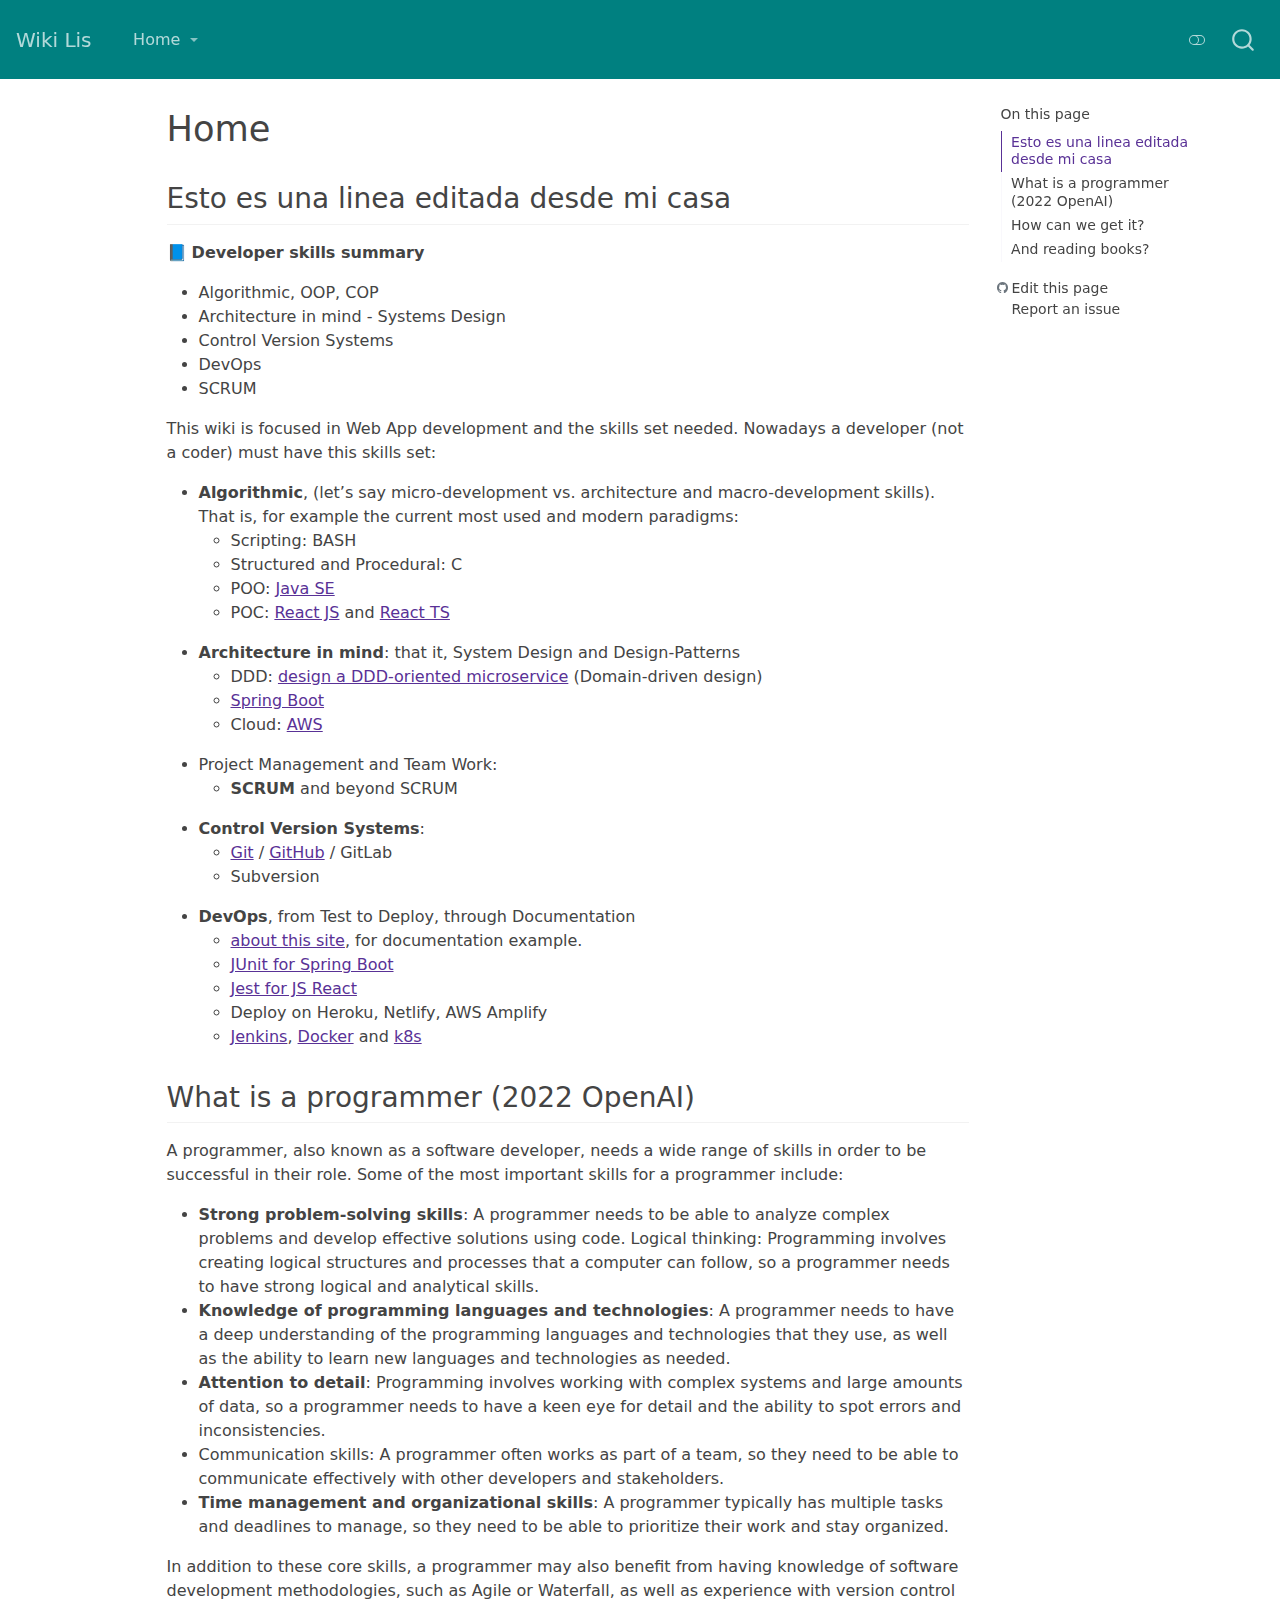
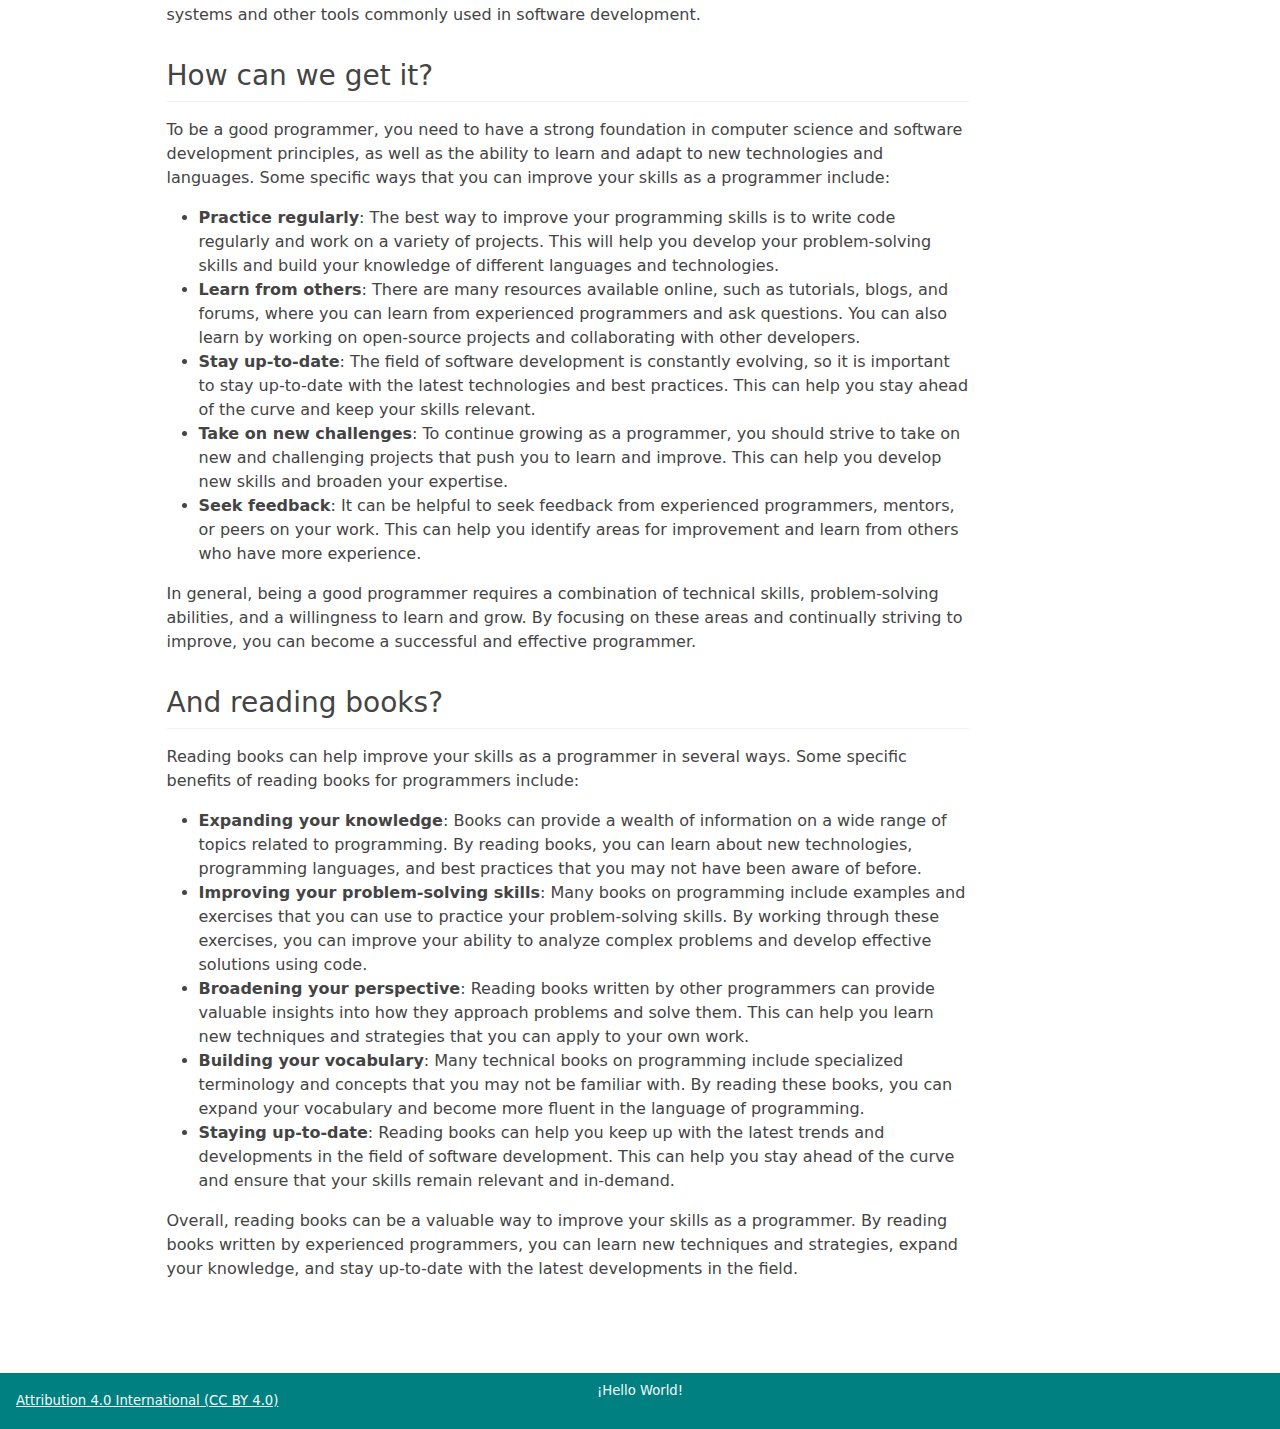
==== commit bc27d3b4: "Built site for gh-pages" ====
--- a/index.html
+++ b/index.html
@@ -2,7 +2,7 @@
 <html xmlns="http://www.w3.org/1999/xhtml" lang="en" xml:lang="en"><head>
 
 <meta charset="utf-8">
-<meta name="generator" content="quarto-1.3.56">
+<meta name="generator" content="quarto-1.2.313">
 
 <meta name="viewport" content="width=device-width, initial-scale=1.0, user-scalable=yes">
 
@@ -82,32 +82,32 @@
           <div class="collapse navbar-collapse" id="navbarCollapse">
             <ul class="navbar-nav navbar-nav-scroll me-auto">
   <li class="nav-item dropdown ">
-    <a class="nav-link dropdown-toggle" href="#" id="nav-menu-home" role="button" data-bs-toggle="dropdown" aria-expanded="false" rel="" target="">
+    <a class="nav-link dropdown-toggle" href="#" id="nav-menu-home" role="button" data-bs-toggle="dropdown" aria-expanded="false">
  <span class="menu-text">Home</span>
     </a>
     <ul class="dropdown-menu" aria-labelledby="nav-menu-home">    
         <li>
-    <a class="dropdown-item" href="./about/about.html" rel="" target="">
+    <a class="dropdown-item" href="./about/about.html">
  <span class="dropdown-text">About</span></a>
   </li>  
         <li>
-    <a class="dropdown-item" href="./java/java.html" rel="" target="">
+    <a class="dropdown-item" href="./java/java.html">
  <span class="dropdown-text">Java</span></a>
   </li>  
         <li>
-    <a class="dropdown-item" href="./react/react.html" rel="" target="">
+    <a class="dropdown-item" href="./react/react.html">
  <span class="dropdown-text">React</span></a>
   </li>  
         <li>
-    <a class="dropdown-item" href="./scrum/scrum.html" rel="" target="">
+    <a class="dropdown-item" href="./scrum/scrum.html">
  <span class="dropdown-text">Scrum</span></a>
   </li>  
         <li>
-    <a class="dropdown-item" href="./quarto/quarto.html" rel="" target="">
+    <a class="dropdown-item" href="./quarto/quarto.html">
  <span class="dropdown-text">Quarto</span></a>
   </li>  
         <li>
-    <a class="dropdown-item" href="./vocabulary/vocabulary.html" rel="" target="">
+    <a class="dropdown-item" href="./vocabulary/vocabulary.html">
  <span class="dropdown-text">Vocabulary</span></a>
   </li>  
     </ul>
@@ -130,7 +130,7 @@
     <h2 id="toc-title">On this page</h2>
    
   <ul>
-  <li><a href="#skills-needed-as-a-developer-2022" id="toc-skills-needed-as-a-developer-2022" class="nav-link active" data-scroll-target="#skills-needed-as-a-developer-2022">Skills needed as a developer (2022)</a></li>
+  <li><a href="#esto-es-una-linea-editada-desde-mi-casa" id="toc-esto-es-una-linea-editada-desde-mi-casa" class="nav-link active" data-scroll-target="#esto-es-una-linea-editada-desde-mi-casa">Esto es una linea editada desde mi casa</a></li>
   <li><a href="#what-is-a-programmer-2022-openai" id="toc-what-is-a-programmer-2022-openai" class="nav-link" data-scroll-target="#what-is-a-programmer-2022-openai">What is a programmer (2022 OpenAI)</a></li>
   <li><a href="#how-can-we-get-it" id="toc-how-can-we-get-it" class="nav-link" data-scroll-target="#how-can-we-get-it">How can we get it?</a></li>
   <li><a href="#and-reading-books" id="toc-and-reading-books" class="nav-link" data-scroll-target="#and-reading-books">And reading books?</a></li>
@@ -157,8 +157,8 @@
 
 </header>
 
-<section id="skills-needed-as-a-developer-2022" class="level2">
-<h2 class="anchored" data-anchor-id="skills-needed-as-a-developer-2022">Skills needed as a developer (2022)</h2>
+<section id="esto-es-una-linea-editada-desde-mi-casa" class="level2">
+<h2 class="anchored" data-anchor-id="esto-es-una-linea-editada-desde-mi-casa">Esto es una linea editada desde mi casa</h2>
 <div class="summary">
 <p>📘 <strong>Developer skills summary</strong></p>
 <ul>
